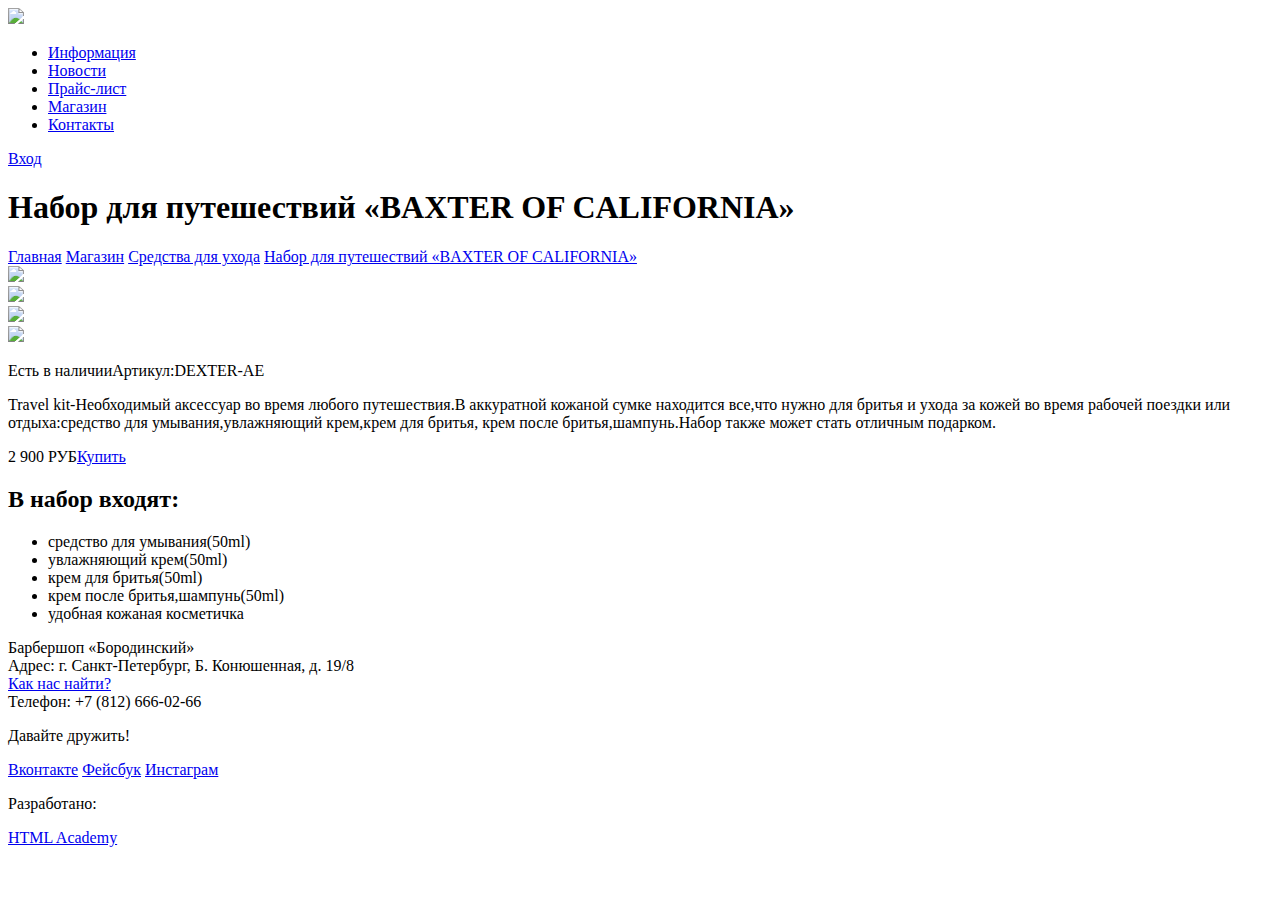
==== catalog-item.html @ 385efe7f "catalog-item.html" ====
<!DOCTYPE html>
<html lang="ru">
  <head>
    <meta charset="utf-8">
    <title>Барбершоп «Бородинский»</title>
  </head>
  <body>
    <header class="main-header">
      <div class="container">
	    <div class="logo">
		  <img src="<img src="http://placehold.it/150x100">
		</div>
        <nav class="main-navigation">
          <ul>
            <li>
              <a href="#">Информация</a>
            </li>
            <li>
              <a href="#">Новости</a>
            </li>
            <li>
              <a href="#">Прайс-лист</a>
            </li>
            <li>
              <a href="#">Магазин</a>
            </li>
            <li>
              <a href="#">Контакты</a>
            </li>
          </ul>
        </nav>
        <div class="user-block">
          <a class="login" href="#">Вход</a>
        </div>
      </div>
    </header>
	<main class="container">
	  <h1>Набор для путешествий «BAXTER OF CALIFORNIA»</h1>
	  <div class="breadcrumbs">
	    <a href="#">Главная</a>
		<a href="#">Магазин</a>
		<a href="#">Средства для ухода</a>
		<a class="active" href="#">Набор для путешествий «BAXTER OF CALIFORNIA»</a>
	  </div>
      <section class="features">
	    <div class="gallery">
		  <div class="big-image">
		    <img src="http://placehold.it/150x100">
		  </div>
          <div class="small-image">
            <img src="http://placehold.it/150x100">
          </div>
          <div class="small-image">
            <img src="http://placehold.it/150x100">
          </div>
          <div class="small-image">
            <img src="http://placehold.it/150x100">
          </div>
        </div>
      </section>
      <section class="features">
	    <div class="description">
		  <p>Есть в наличии<span class="product-code">Артикул:DEXTER-AE</span></p>
		  <p>Travel kit-Необходимый аксессуар во время любого путешествия.В аккуратной кожаной сумке находится все,что нужно 
		  для бритья и ухода за кожей во время рабочей поездки или отдыха:средство для умывания,увлажняющий крем,крем для бритья, 
		  крем после бритья,шампунь.Набор также может стать отличным подарком.</p>
		  <p class="price">2 900 РУБ<a class="btn-buy" href="#">Купить</a></p>
		</div>
		<h2>В набор входят:</h2>
		  <ul>
		    <li>средство для умывания(50ml)</li>
			<li>увлажняющий крем(50ml)</li>
			<li>крем для бритья(50ml)</li>
			<li>крем после бритья,шампунь(50ml)</li>
			<li>удобная кожаная косметичка</li>
	      </ul>	
	  </section>	  
    </main>		  
    <footer class="main-footer">
      <div class="container">
        <section class="footer-contacts">
          Барбершоп «Бородинский»<br>
          Адрес: г. Санкт-Петербург, Б. Конюшенная, д. 19/8<br>
          <a href="#">Как нас найти?</a><br>
          Телефон: +7 (812) 666-02-66
        </section>
        <section class="footer-social">
          <p>Давайте дружить!</p>
          <a class="social-btn social-btn-vk" href="#">Вконтакте</a>
          <a class="social-btn social-btn-fb" href="#">Фейсбук</a>
          <a class="social-btn social-btn-inst" href="#">Инстаграм</a>
        </section>
        <section class="footer-copyright">
          <p>Разработано:</p>
          <a class="btn" href="https://htmlacademy.ru">HTML Academy</a>
        </section>
      </div>
    </footer>	  
  </body>
</html>
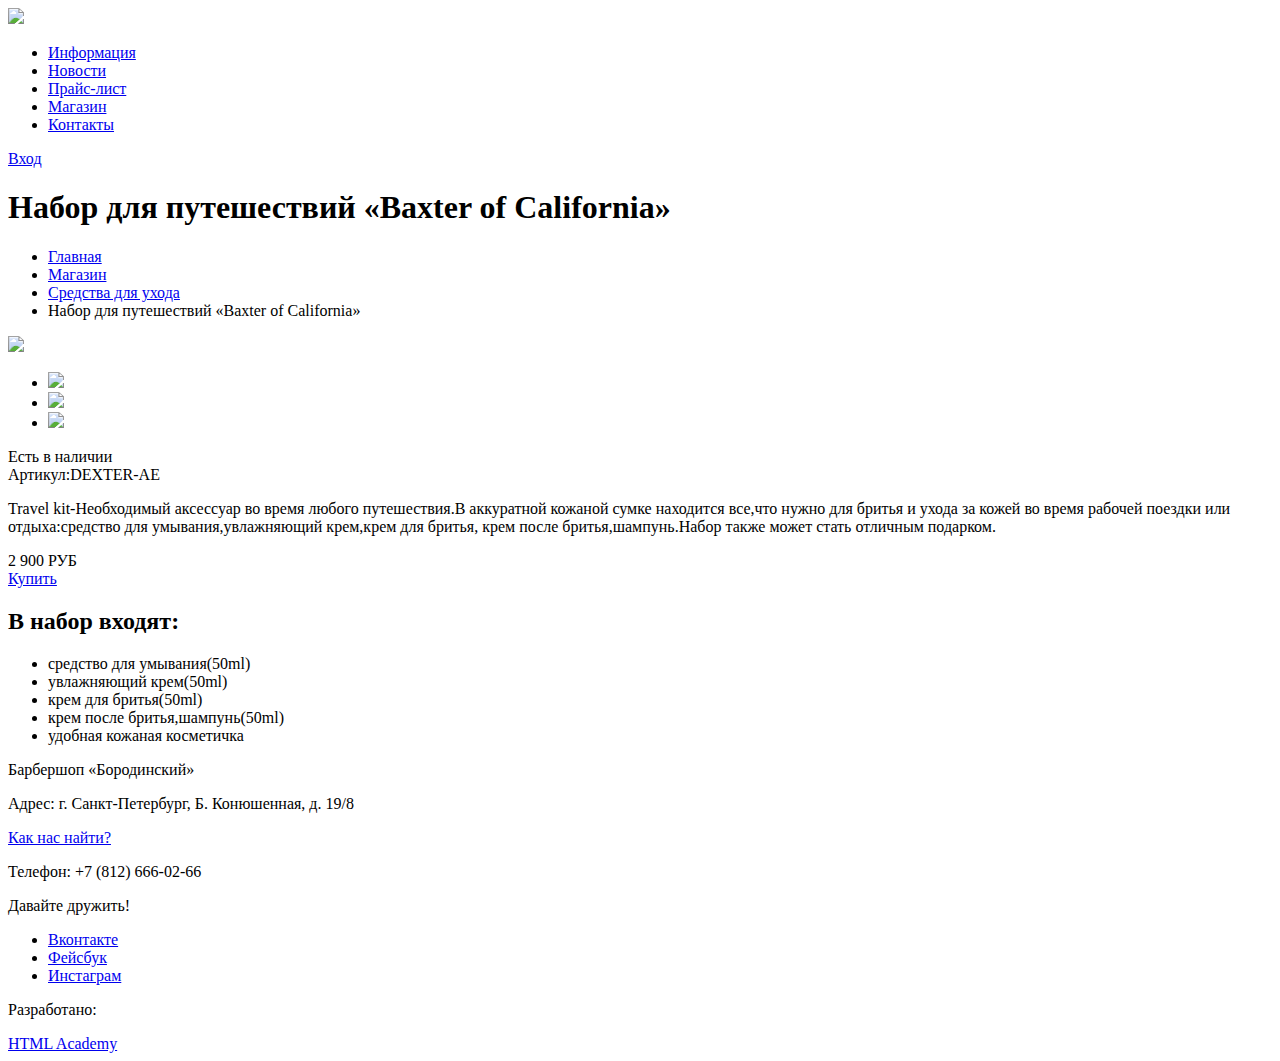
==== commit f83552c7: "update2" ====
--- a/catalog-item.html
+++ b/catalog-item.html
@@ -7,9 +7,9 @@
   <body>
     <header class="main-header">
       <div class="container">
-	    <div class="logo">
-		  <img src="<img src="http://placehold.it/150x100">
-		</div>
+	    <a class="logo" href="#">
+		  <img src="http://placehold.it/150x100">
+		</a>
         <nav class="main-navigation">
           <ul>
             <li>
@@ -35,60 +35,100 @@
       </div>
     </header>
 	<main class="container">
-	  <h1>Набор для путешествий «BAXTER OF CALIFORNIA»</h1>
-	  <div class="breadcrumbs">
-	    <a href="#">Главная</a>
-		<a href="#">Магазин</a>
-		<a href="#">Средства для ухода</a>
-		<a class="active" href="#">Набор для путешествий «BAXTER OF CALIFORNIA»</a>
-	  </div>
-      <section class="features">
+	  <h1>Набор для путешествий «Baxter of California»</h1>
+	  <ul class="breadcrumbs">
+	    <li>
+		  <a href="#">Главная</a>
+		</li>
+		<li>
+		  <a href="#">Магазин</a>
+		</li>
+		<li>
+		  <a href="#">Средства для ухода</a>
+		</li>
+		<li class="active">Набор для путешествий «Baxter of California»</li>
+	  </ul>
+      <section class="features-left">
 	    <div class="gallery">
 		  <div class="big-image">
 		    <img src="http://placehold.it/150x100">
 		  </div>
-          <div class="small-image">
-            <img src="http://placehold.it/150x100">
-          </div>
-          <div class="small-image">
-            <img src="http://placehold.it/150x100">
-          </div>
-          <div class="small-image">
-            <img src="http://placehold.it/150x100">
-          </div>
+		  <ul>
+            <li>
+			  <a class="small-image" href="#">
+                <img src="http://placehold.it/150x100">
+              </a>
+			</li>
+            <li>
+			  <a class="small-image">
+                <img src="http://placehold.it/150x100">
+              </a>
+			</li>
+            <li>
+			  <a class="small-image">
+                <img src="http://placehold.it/150x100">
+              </a>
+			</li>
+		  </ul>	
         </div>
       </section>
-      <section class="features">
+      <section class="features-right">
 	    <div class="description">
-		  <p>Есть в наличии<span class="product-code">Артикул:DEXTER-AE</span></p>
+		  <div class="product-details">
+		    <div class="availability">Есть в наличии</div>
+			<div class="product-code">Артикул:DEXTER-AE</div>
+		  </div>	
 		  <p>Travel kit-Необходимый аксессуар во время любого путешествия.В аккуратной кожаной сумке находится все,что нужно 
 		  для бритья и ухода за кожей во время рабочей поездки или отдыха:средство для умывания,увлажняющий крем,крем для бритья, 
 		  крем после бритья,шампунь.Набор также может стать отличным подарком.</p>
-		  <p class="price">2 900 РУБ<a class="btn-buy" href="#">Купить</a></p>
+		  <div class="product-buy">
+		    <div class="product-price">2 900 РУБ</div>
+			<a class="btn-buy" href="#">Купить</a>
+		  </div>
 		</div>
 		<h2>В набор входят:</h2>
 		  <ul>
-		    <li>средство для умывания(50ml)</li>
-			<li>увлажняющий крем(50ml)</li>
-			<li>крем для бритья(50ml)</li>
-			<li>крем после бритья,шампунь(50ml)</li>
-			<li>удобная кожаная косметичка</li>
+		    <li>
+			  средство для умывания(50ml)
+		    </li>
+			<li>
+			  увлажняющий крем(50ml)
+			</li>
+			<li>
+			  крем для бритья(50ml)
+			</li>
+			<li>
+			  крем после бритья,шампунь(50ml)
+			</li>
+			<li>
+			  удобная кожаная косметичка
+			</li>
 	      </ul>	
 	  </section>	  
     </main>		  
     <footer class="main-footer">
       <div class="container">
         <section class="footer-contacts">
-          Барбершоп «Бородинский»<br>
-          Адрес: г. Санкт-Петербург, Б. Конюшенная, д. 19/8<br>
-          <a href="#">Как нас найти?</a><br>
-          Телефон: +7 (812) 666-02-66
+          <p>Барбершоп «Бородинский»</p>
+          <p>Адрес: г. Санкт-Петербург, Б. Конюшенная, д. 19/8</p>
+          <p>
+		    <a href="#">Как нас найти?</a>
+		  </p>
+          <p>Телефон: +7 (812) 666-02-66</p>
         </section>
         <section class="footer-social">
           <p>Давайте дружить!</p>
-          <a class="social-btn social-btn-vk" href="#">Вконтакте</a>
-          <a class="social-btn social-btn-fb" href="#">Фейсбук</a>
-          <a class="social-btn social-btn-inst" href="#">Инстаграм</a>
+          <ul>
+		    <li>
+			  <a class="social-btn social-btn-vk" href="#">Вконтакте</a>
+			</li>
+            <li>
+			  <a class="social-btn social-btn-fb" href="#">Фейсбук</a>
+			</li>
+            <li>
+			  <a class="social-btn social-btn-inst" href="#">Инстаграм</a>
+			</li>
+	      </ul>
         </section>
         <section class="footer-copyright">
           <p>Разработано:</p>
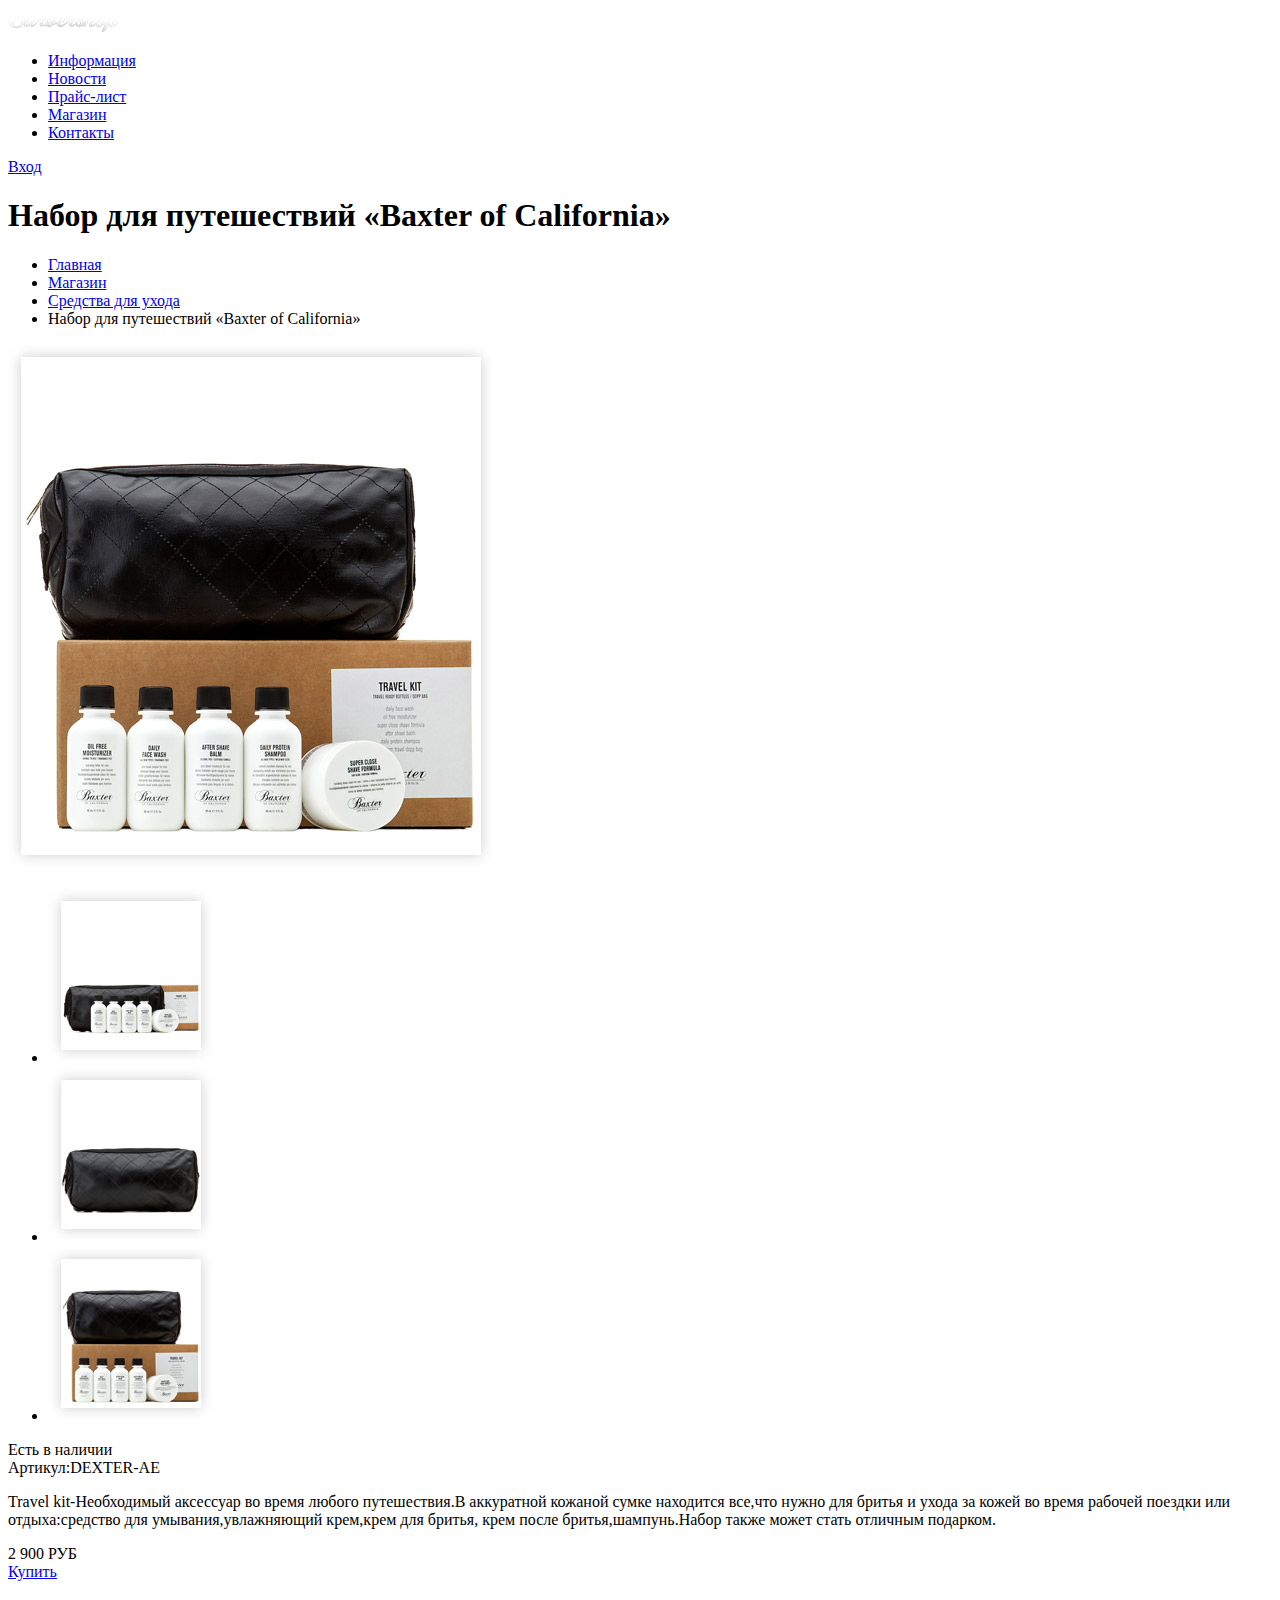
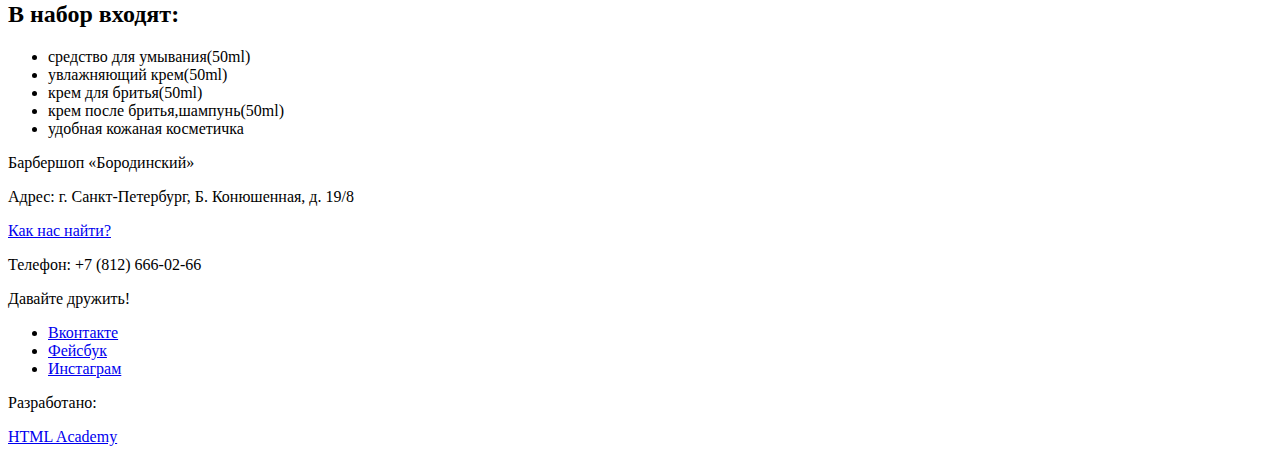
==== commit 231b303c: "update4" ====
--- a/catalog-item.html
+++ b/catalog-item.html
@@ -8,7 +8,7 @@
     <header class="main-header">
       <div class="container">
 	    <a class="logo" href="#">
-		  <img src="http://placehold.it/150x100">
+		  <img src="img/shop-logo.png" width="111" height="24" alt="logo">
 		</a>
         <nav class="main-navigation">
           <ul>
@@ -51,22 +51,22 @@
       <section class="features-left">
 	    <div class="gallery">
 		  <div class="big-image">
-		    <img src="http://placehold.it/150x100">
+		    <img src="img/item-bigphoto.jpg" width="486" height="524" alt="big photo">
 		  </div>
 		  <ul>
             <li>
 			  <a class="small-image" href="#">
-                <img src="http://placehold.it/150x100">
+                <img src="img/item-smallphoto1.jpg" width="166" height="175" alt="small photo">
               </a>
 			</li>
             <li>
 			  <a class="small-image">
-                <img src="http://placehold.it/150x100">
+                <img src="img/item-smallphoto2.jpg" width="166" height="175" alt="small photo">
               </a>
 			</li>
             <li>
 			  <a class="small-image">
-                <img src="http://placehold.it/150x100">
+                <img src="img/item-smallphoto3.jpg" width="166" height="175" alt="small photo">
               </a>
 			</li>
 		  </ul>	
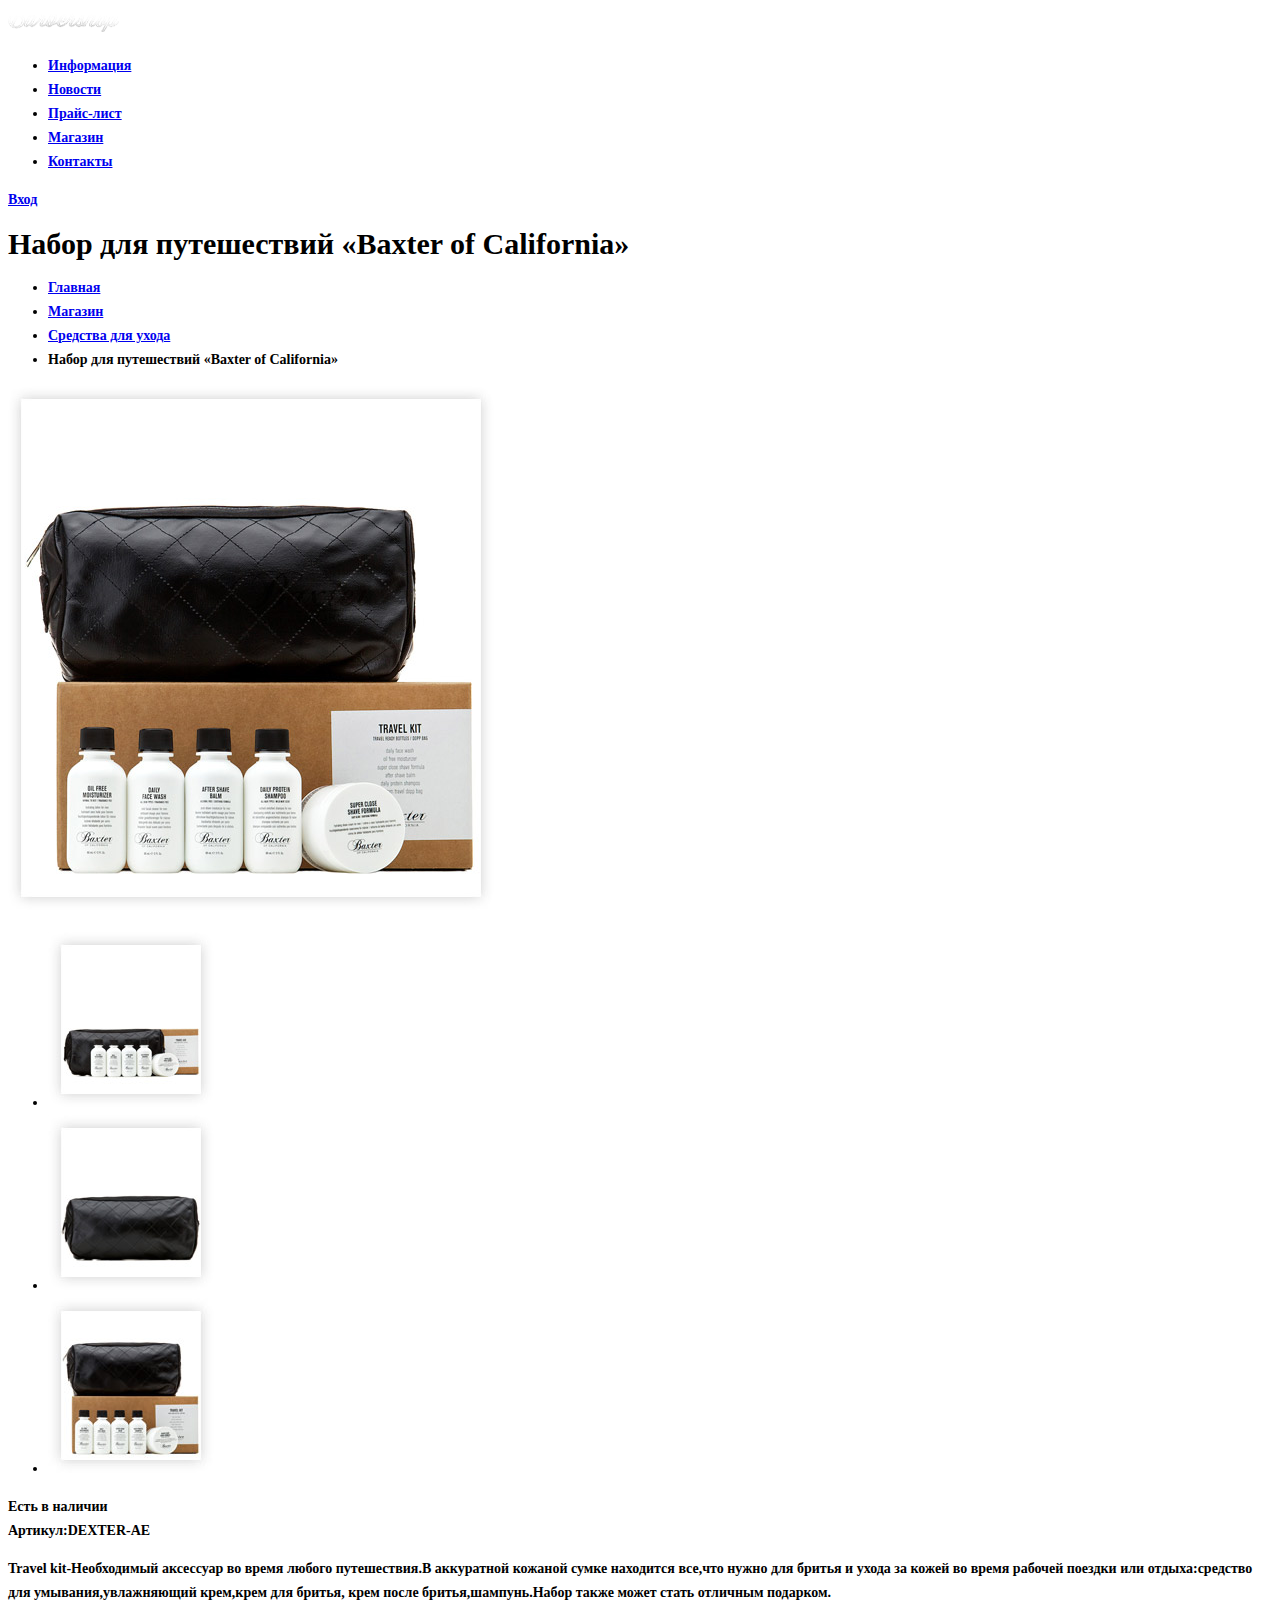
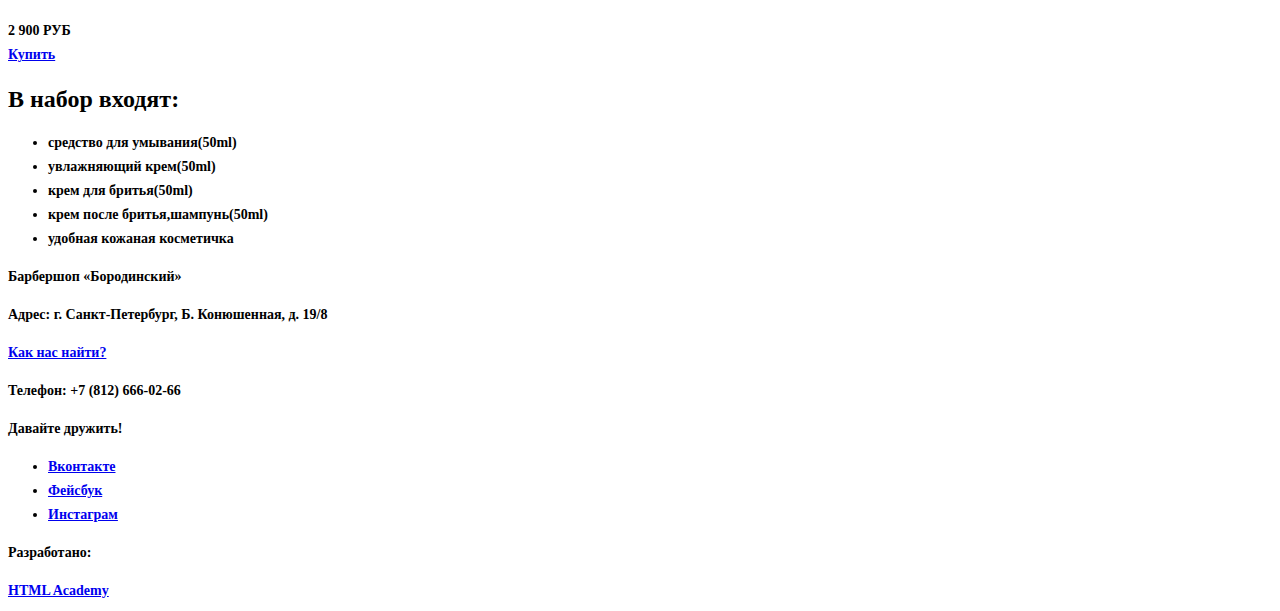
==== commit d3d13adc: "update5" ====
--- a/catalog-item.html
+++ b/catalog-item.html
@@ -3,6 +3,7 @@
   <head>
     <meta charset="utf-8">
     <title>Барбершоп «Бородинский»</title>
+	<link href="css/style.css" rel="stylesheet">
   </head>
   <body>
     <header class="main-header">
--- a/css/style.css
+++ b/css/style.css
@@ -0,0 +1,25 @@
+body {
+	font-size:14px;
+	line-height:24px;
+	color:#000000;
+	font-weight:bold;
+	font-family:"PT Sans Narrow";
+	
+}
+
+h1 {
+	font-size:30px;
+	
+	
+}
+
+h2 {
+	font-size:24px;
+	
+	
+}
+
+
+
+
+
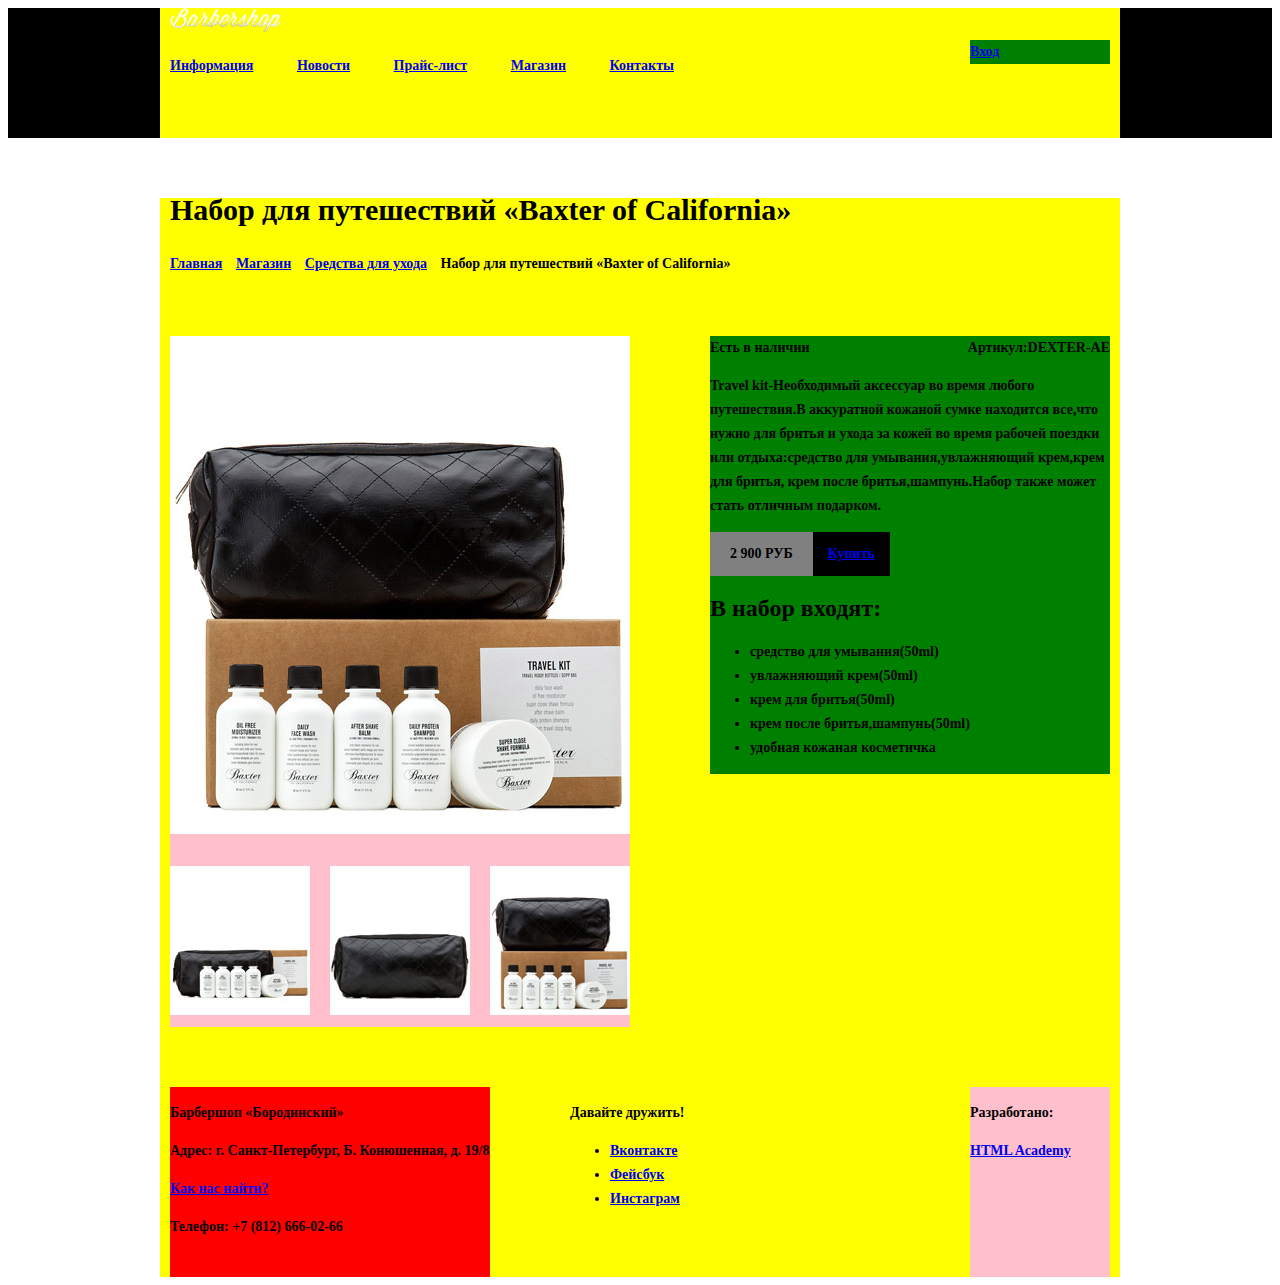
==== commit eb835a26: "update7" ====
--- a/catalog-item.html
+++ b/catalog-item.html
@@ -7,7 +7,7 @@
   </head>
   <body>
     <header class="main-header">
-      <div class="container">
+      <div class="container clearfix">
 	    <a class="logo" href="#">
 		  <img src="img/shop-logo.png" width="111" height="24" alt="logo">
 		</a>
@@ -35,7 +35,7 @@
         </div>
       </div>
     </header>
-	<main class="container">
+	<main class="container clearfix">
 	  <h1>Набор для путешествий «Baxter of California»</h1>
 	  <ul class="breadcrumbs">
 	    <li>
@@ -49,45 +49,44 @@
 		</li>
 		<li class="active">Набор для путешествий «Baxter of California»</li>
 	  </ul>
-      <section class="features-left">
+      <section class="side-left">
 	    <div class="gallery">
 		  <div class="big-image">
-		    <img src="img/item-bigphoto.jpg" width="486" height="524" alt="big photo">
+		    <img src="img/item-bigphoto.jpg" width="460" height="498" alt="big photo">
 		  </div>
 		  <ul>
             <li>
 			  <a class="small-image" href="#">
-                <img src="img/item-smallphoto1.jpg" width="166" height="175" alt="small photo">
+                <img src="img/item-smallphoto1.jpg" width="140" height="149" alt="small photo">
               </a>
 			</li>
             <li>
 			  <a class="small-image">
-                <img src="img/item-smallphoto2.jpg" width="166" height="175" alt="small photo">
+                <img src="img/item-smallphoto2.jpg" width="140" height="149" alt="small photo">
               </a>
 			</li>
             <li>
 			  <a class="small-image">
-                <img src="img/item-smallphoto3.jpg" width="166" height="175" alt="small photo">
+                <img src="img/item-smallphoto3.jpg" width="140" height="149" alt="small photo">
               </a>
 			</li>
 		  </ul>	
         </div>
       </section>
-      <section class="features-right">
+      <section class="side-right">
 	    <div class="description">
-		  <div class="product-details">
+		  <div class="product-details clearfix">
 		    <div class="availability">Есть в наличии</div>
 			<div class="product-code">Артикул:DEXTER-AE</div>
 		  </div>	
 		  <p>Travel kit-Необходимый аксессуар во время любого путешествия.В аккуратной кожаной сумке находится все,что нужно 
 		  для бритья и ухода за кожей во время рабочей поездки или отдыха:средство для умывания,увлажняющий крем,крем для бритья, 
 		  крем после бритья,шампунь.Набор также может стать отличным подарком.</p>
-		  <div class="product-buy">
+		  <div class="product-buy clearfix">
 		    <div class="product-price">2 900 РУБ</div>
 			<a class="btn-buy" href="#">Купить</a>
 		  </div>
-		</div>
-		<h2>В набор входят:</h2>
+		  <h2>В набор входят:</h2>
 		  <ul>
 		    <li>
 			  средство для умывания(50ml)
@@ -104,11 +103,12 @@
 			<li>
 			  удобная кожаная косметичка
 			</li>
-	      </ul>	
+	      </ul>
+        </div>		  
 	  </section>	  
     </main>		  
     <footer class="main-footer">
-      <div class="container">
+      <div class="container clearfix">
         <section class="footer-contacts">
           <p>Барбершоп «Бородинский»</p>
           <p>Адрес: г. Санкт-Петербург, Б. Конюшенная, д. 19/8</p>
--- a/css/style.css
+++ b/css/style.css
@@ -4,22 +4,214 @@
 	color:#000000;
 	font-weight:bold;
 	font-family:"PT Sans Narrow";
-	
-}
-
+}
+.main-header {
+	background-color:black;
+	margin-bottom:60px;
+}
+.container {
+	background-color:yellow;
+	width:940px;
+	padding:0 10px;
+	margin:0 auto;
+}
+.clearfix::after {
+	content:"";
+	display:table;
+	clear:both;
+}
+.index-logo {
+	width:368px;
+	height:204px;
+	margin:auto;
+	margin-bottom:25px;
+}
+.features {
+	font-size:0;
+	margin-bottom:80px;
+	background-color:blue;
+}
+.features-item {
+	display:inline-block;
+	width:300px;
+	min-height:170px;
+	margin-right:20px;
+	font-size:14px;
+}
+.features div:last-child {
+	margin-right:0;
+}
+.index-content {
+	padding:50px 80px;
+	margin-bottom:65px;
+}
+.index-content-left {
+  float:left;
+  width:380px;
+  background-color:green;
+}
+.index-content-right {
+  float:right;
+  width:300px;
+  background-color:blue;
+  
+}
+section .index-content:first-child {
+	background-color:red;
+	margin-bottom:35px;
+}
+}
+.logo {
+	display:block;
+	float:left;
+	width:140px;
+	margin-right:20px;
+	background-color:pink;
+}
+.main-navigation ul {
+	float:left;
+	list-style:none;
+	padding:0;
+}
+.main-navigation li {
+	display:inline-block;
+    margin-right:40px;
+	min-height:70px;
+}
+.user-block {
+	float:right;
+	min-width:140px;
+	background-color:green;
+}
 h1 {
 	font-size:30px;
+}
+.breadcrumbs {
+	padding:0;
+	list-style:none;
+	margin-top:30px;
+	margin-bottom:60px;
+}
+.breadcrumbs li {
+	display:inline-block;
+	margin-right:10px;
+}
+.features-left {
+	float:left;
+	width:200px;
+	margin-right:20px;
+	background-color:pink;
+}
+.features-right {
+	float:right;
+	width:700px;
+	font-size:0;
+	background-color:green;
+}
+h2 {
+	font-size:24px;	
+}
+.products {
+	display:inline-block;
+	width:220px;
+	height:286px;
+	margin-right:20px;
+	margin-bottom:20px;
+	font-size:14px;
+	vertical-align:top;
+	background-color:grey;
+}
+.products:nth-child(3n){
+	margin-right:0;
+}
+.pages {
+	margin-top:45px;
+	margin-bottom:50px;
+	padding:0;
+	list-style:none;
+}
+.pages li {
+	display:inline-block;
+	margin-right:10px;
+	padding:10px 15px;
+	background-color:black;
+}
+.pages li a {
+	font-size:14px;
+	color:white;
+}
+.side-left {
+	float:left;
+	width:460px;
+	margin-right:80px;
+	margin-bottom:60px;
+	font-size:0;
+	background-color:pink;
+}
+.big-image {
+	margin-bottom:20px;
+}
+.side-left ul {
+	padding:0;
+	margin:0;
+	list-style:none;
+}
+.side-left li {
+	display:inline-block;
+	width:140px;
+	margin-right:20px;
+}
+.side-left li:last-child {
+	margin-right:0;
+}
+.side-right {
+	float:right;
+	width:400px;
+	background-color:green;
+}
+.availability {
+	float:left;
+}
+.product-code {
+	float:right;
+}
+.product-price {
+	float:left;
+	padding:10px 20px;
+	background-color:grey;
+}
+.btn-buy {
+	display:block;
+	float:left;
+	padding:10px 15px;
+	background-color:#000000;
+}
+.btn-buy a {
+	color:#ffffff;
+}
+footer section {
+	height:190px;
+	background-color:blue;
+}
+.footer-contacts {
+	float:left;
+	width:320px;
+	margin-right:80px;
+	background-color:red;
+}
+.footer-social {
+	float:left;
+	width:140px;
+	background-color:yellow;
+}
+.footer-copyright {
+	float:right;
+	width:140px;
+	background-color:pink;
+}
 	
-	
-}
-
-h2 {
-	font-size:24px;
-	
-	
-}
-
-
-
-
-
+
+
+
+
+
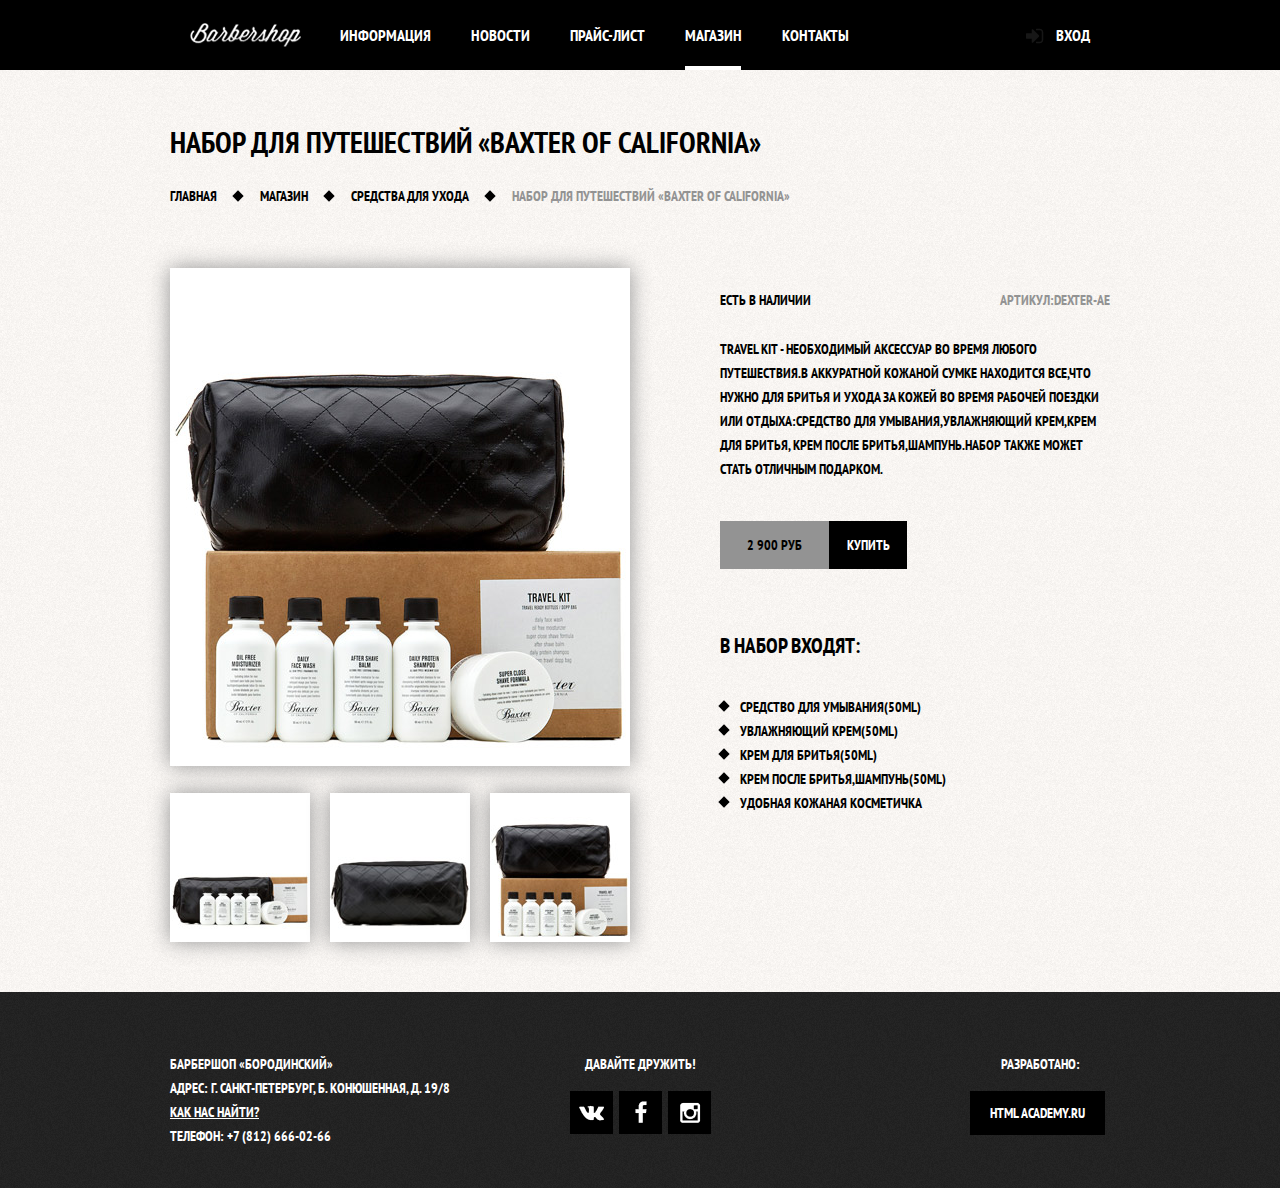
==== commit 6f739d4b: "update 12/02" ====
--- a/catalog-item.html
+++ b/catalog-item.html
@@ -3,7 +3,14 @@
   <head>
     <meta charset="utf-8">
     <title>Барбершоп «Бородинский»</title>
+	<link href="css/normalize.css" rel="stylesheet">
+	<link href='https://fonts.googleapis.com/css?family=PT+Sans+Narrow:400,700&subset=latin,cyrillic' rel='stylesheet' type='text/css'>
 	<link href="css/style.css" rel="stylesheet">
+	<style>
+	  body {
+	      background:#f8f5f2 url("../img/content-fon.png");
+	  }
+	</style>
   </head>
   <body>
     <header class="main-header">
@@ -23,7 +30,7 @@
               <a href="#">Прайс-лист</a>
             </li>
             <li>
-              <a href="#">Магазин</a>
+              <a class="active-page" href="#">Магазин</a>
             </li>
             <li>
               <a href="#">Контакты</a>
@@ -35,8 +42,9 @@
         </div>
       </div>
     </header>
-	<main class="container clearfix">
-	  <h1>Набор для путешествий «Baxter of California»</h1>
+	<main> 
+	  <div class="container clearfix">
+	  <h1 class="catalog-title">Набор для путешествий «Baxter of California»</h1>
 	  <ul class="breadcrumbs">
 	    <li>
 		  <a href="#">Главная</a>
@@ -49,37 +57,37 @@
 		</li>
 		<li class="active">Набор для путешествий «Baxter of California»</li>
 	  </ul>
-      <section class="side-left">
+      <section class="side-left clearfix">
 	    <div class="gallery">
 		  <div class="big-image">
 		    <img src="img/item-bigphoto.jpg" width="460" height="498" alt="big photo">
 		  </div>
-		  <ul>
+		  <ul class="clearfix">
             <li>
 			  <a class="small-image" href="#">
                 <img src="img/item-smallphoto1.jpg" width="140" height="149" alt="small photo">
               </a>
 			</li>
             <li>
-			  <a class="small-image">
+			  <a class="small-image" href="#">
                 <img src="img/item-smallphoto2.jpg" width="140" height="149" alt="small photo">
               </a>
 			</li>
             <li>
-			  <a class="small-image">
+			  <a class="small-image" href="#">
                 <img src="img/item-smallphoto3.jpg" width="140" height="149" alt="small photo">
               </a>
 			</li>
 		  </ul>	
         </div>
       </section>
-      <section class="side-right">
+      <section class="side-right clearfix">
 	    <div class="description">
 		  <div class="product-details clearfix">
 		    <div class="availability">Есть в наличии</div>
 			<div class="product-code">Артикул:DEXTER-AE</div>
 		  </div>	
-		  <p>Travel kit-Необходимый аксессуар во время любого путешествия.В аккуратной кожаной сумке находится все,что нужно 
+		  <p>Travel kit - Необходимый аксессуар во время любого путешествия.В аккуратной кожаной сумке находится все,что нужно 
 		  для бритья и ухода за кожей во время рабочей поездки или отдыха:средство для умывания,увлажняющий крем,крем для бритья, 
 		  крем после бритья,шампунь.Набор также может стать отличным подарком.</p>
 		  <div class="product-buy clearfix">
@@ -105,7 +113,8 @@
 			</li>
 	      </ul>
         </div>		  
-	  </section>	  
+	  </section>
+      </div>	  
     </main>		  
     <footer class="main-footer">
       <div class="container clearfix">
@@ -133,7 +142,7 @@
         </section>
         <section class="footer-copyright">
           <p>Разработано:</p>
-          <a class="btn" href="https://htmlacademy.ru">HTML Academy</a>
+          <a class="btn" href="https://htmlacademy.ru">HTML Academy.ru</a>
         </section>
       </div>
     </footer>	  
--- a/css/style.css
+++ b/css/style.css
@@ -1,16 +1,19 @@
 body {
+	min-width:960px;
 	font-size:14px;
 	line-height:24px;
-	color:#000000;
-	font-weight:bold;
-	font-family:"PT Sans Narrow";
+	font-weight:700;
+	font-family:"PT Sans Narrow","Arial",sans-serif;
+	color:#ffffff;
+	text-transform:uppercase;
+	background:#000000 url("../img/index-fon.jpg") no-repeat center top; 
 }
 .main-header {
-	background-color:black;
+	color:#ffffff;
+	background-color:#000000;
 	margin-bottom:60px;
 }
 .container {
-	background-color:yellow;
 	width:940px;
 	padding:0 10px;
 	margin:0 auto;
@@ -19,6 +22,69 @@
 	content:"";
 	display:table;
 	clear:both;
+}
+.main-navigation ul {
+	float:left;
+	list-style:none;
+	padding:0;
+	margin:0;
+	font-size:0;
+}
+.main-navigation li {
+	display:inline-block;
+	vertical-align:top;
+	font-size:16px;
+	line-height:20px;
+}
+.main-navigation a {
+	position:relative;
+	display:block;
+	padding:25px 20px;
+	color:#ffffff;
+	text-decoration:none;
+}
+.main-navigation a:hover,.main-navigation a:active  {
+	background:#242424;
+}
+.active-page::after {
+	content:"";
+	position:absolute;
+	bottom:0;
+	left:20px;
+	height:4px;
+	width:56px;
+	background-color:#ffffff;	
+}
+.user-block {
+	float:right;
+	max-width:140px;
+}
+.login {
+    position:relative;
+	display:inline-block;
+	padding:25px 20px;
+	padding-left:50px;
+	font-size:16px;
+	line-height:20px;
+	color:#ffffff;
+	text-decoration:none;
+	vertical-align:top;
+}
+.login::before {
+	content:"";
+	position:absolute;
+	width:18px;
+	height:18px;
+	top:28px;
+	left:20px;
+	background:transparent url("../img/sprite.png") no-repeat -15px -15px;
+	opacity:0.3;
+}
+.login:hover {
+	background:#242424;
+}
+.login:hover::before {
+	opacity:1;
 }
 .index-logo {
 	width:368px;
@@ -26,188 +92,553 @@
 	margin:auto;
 	margin-bottom:25px;
 }
+.index-logo img {
+	width:368px;
+	height:204px;
+}
 .features {
-	font-size:0;
 	margin-bottom:80px;
-	background-color:blue;
 }
 .features-item {
-	display:inline-block;
+	float:left;
 	width:300px;
-	min-height:170px;
 	margin-right:20px;
-	font-size:14px;
-}
-.features div:last-child {
+	text-align:center;
+}
+.features-item:last-child {
 	margin-right:0;
+}
+.features-name {
+	display:block;
+	position:relative;
+	font-size:30px;
+	line-height:42px;
+	padding-bottom:35px;
+	margin-bottom:30px;
+}
+.features-name::after {
+	content:"";
+	position:absolute;
+	bottom:0;
+	left:50%;
+	margin-left:-10px;
+	width:20px;
+	height:20px;
+	background-color:#ffffff;
+	transform:rotate(45deg);
+}
+.features-item p {
+	margin:10px;
+	margin-bottom:0;
 }
 .index-content {
 	padding:50px 80px;
+	margin-bottom:35px;
+	color:#000000;
+	background:url("../img/razdelitel.jpg") no-repeat center,
+	#f8f5f2 url("../img/content-fon.png");
+}	
+.index-content-left {
+    float:left;
+    width:380px;
+}
+.index-content-right {
+    float:right;
+    width:300px;
+}
+.index-content-title {
+	margin:0;
+	margin-bottom:25px;
+	font-size:30px;
+	line-height:42px;
+}
+.index-content p {
+    margin:0;
+    margin-bottom:25px;
+}
+.news-preview {
+    margin:0;
+    padding:0;
+    padding-right:35px;
+    list-style:none;
+}
+.news-preview li {
+    margin-bottom:25px;
+}
+.news-preview p {
+    margin-bottom:0;
+}
+.news-preview time {
+    text-transform: none;
+}
+.btn {
+	display: inline-block;
+    padding: 10px 33px;
+	margin-right: 16px;
+	vertical-align:top;
+    text-align:center;
+    font-weight:700;
+    font-size:14px;
+    line-height:24px;
+    font-family:"PT Sans Narrow", "Arial", sans-serif;
+    color:#ffffff;
+    text-transform:uppercase;
+    text-decoration:none;
+    background-color:#000000;
+    cursor:pointer;
+}
+.btn:hover,.btn:active {
+    background-color: #663d15;
+}
+.btn.disabled,.btn:disabled {
+    cursor:default;
+    opacity:0.5;
+}
+.btn.disabled:hover,.btn:disabled:hover {
+    background-color:#000000;
+}
+.gallery {
+    position:relative;
+    height:260px;
+}
+.gallery-content img {
+  width:286px;
+  height:164px;
+}
+.gallery-content {
+    height:164px;
+    margin:0;
+    background-color:#cccccc;
+    border:7px solid #ffffff;
+}
+.gallery-content img {
+    width:286px;
+    height:164px;
+}
+.gallery .btn {
+    position:absolute;
+    bottom:0;
+    width:140px;
+    margin:0;
+}
+.gallery-prev {
+    left:0;
+}
+.gallery-next {
+    right:0;
+}
+.appointment-form  input {
+	float:left;
+	width:106px;
+	padding:7px 15px;
+	margin-right:20px;
+	margin-bottom:20px;
+	border:2px solid #000000;
+    font-size:14px;
+    line-height:24px;
+    font-family:"PT Sans Narrow", "Arial", sans-serif;
+    color:#000000;
+    text-transform:uppercase;
+    background-color:#f9f6f3;	
+}
+.appointment-form  input:nth-child(2n) {
+	margin-right:0;
+}
+.appointment-form input:focus {
+    border:2px solid #663d15;
+}
+.appointment-form .btn {
+  clear:both;
+  width:100%;
+}   
+.logo {
+	display:block;
+	float:left;
+	width:120px;
+	padding-left:20px;
+	padding-top:23px;
+	margin-right:10px;
+}
+.logo img {
+	width:111px;
+	height:24px;
+}
+.catalog-title {
+	margin:0;
+	font-size:30px;
+	color:#000000;
+}
+.description-title {
+	margin:0;
+	margin-bottom:35px;
+	font-size:24px;
+    color:#000000;	
+}
+.breadcrumbs {
+	margin:0;
+	margin-top:30px;
+	margin-bottom:60px;
+	padding:0;
+	list-style:none;	
+}
+.breadcrumbs li {
+	display:inline-block;
+	vertical-align:top;
+	font-size:14px;
+}
+.breadcrumbs a {
+	position:relative;
+	display:block;
+	padding-right:40px;
+	color:#000000;
+	text-decoration:none;
+}
+.breadcrumbs a::after {
+	content:"";
+	position:absolute;
+	width:8px;
+	height:8px;
+	top:8px;
+	right:15px;
+	background-color:#000000;
+	transform:rotate(45deg);
+}
+.breadcrumbs .active {
+	color:#939393;
+}
+.features-left {
+	float:left;
+	width:217px;
+	margin-right:20px;
+}
+input[type="checkbox"] {
+	display:none;
+}
+.producers {
+	margin-bottom:55px;
+}
+input[type="checkbox"]+label {
+	position:relative;
+	display:block;
+	padding-left:45px;
+	margin:10px 0;
+	color:#000000;
+	cursor:pointer;
+}
+input[type="checkbox"]+label::before {
+	content:"";
+	position:absolute;
+	left:0;
+	top:2px;
+	width:16px;
+	height:16px;
+	border:2px solid #000000;
+	background-color:#f9f6f3;
+}
+input[type="checkbox"]:checked+label::after {
+	content:"";
+	position:absolute;
+	width: 12px;
+    height: 12px;
+	left:4px;
+	top:6px;
+	background:url("../img/sprite.png") no-repeat;
+    background-position: -211px -15px;
+}
+input[type="radio"] {
+	display:none;
+}	
+input[type="radio"]+label {
+	position:relative;
+	display:block;
+	margin:10px 0;
+	padding-left:45px;
+	color:#000000;
+	cursor:pointer;  
+}
+input[type="radio"]+label::before {
+	content:"";
+	position:absolute;
+	left:0;
+	top:2px;
+	width:16px;
+	height:16px;
+	border:2px solid #000000;
+	border-radius:50%;
+	background-color:#f9f6f3;
+}
+input[type="radio"]:checked+label::after {
+	content:"";
+	position:absolute;
+	left:6px;
+	top:8px;
+	width:8px;
+	height:8px;
+	border-radius:50%;
+	background-color:#000000;
+}
+.btn-show {
+	margin-top:45px;
+	padding:10px 33px;
+	text-align:center;
+	font-size:13px;
+	line-height:23px;
+	font-weight:700;
+	font-family:"PT Sans Narrow", "Arial", sans-serif;
+	color:#ffffff;
+	text-transform:uppercase;
+	background-color:#000000;
+	cursor:pointer;
+}
+.btn-show:hover,.btn-show:active {
+	background-color: #663d15;
+}
+.features-right {
+	float:right;
+	width:703px;
+}
+.products {
+	float:left;
+	width:221px;
+	height:287px;
+	margin-right:20px;
+	margin-bottom:20px;
+	background-color:#ffffff;
+	box-shadow:0 0 20px 0 #939393;
+}
+.products:nth-child(3n){
+	margin-right:0;
+}
+.product-image img {
+	width:220px;
+	height:165px;
+}
+.product-name a {
+	display:block;
+	margin-top:-5px;
+    padding:12px 17px;
+	font-size:14px;
+	line-height:18px;
+	font-weight:700;
+	font-family:"PT Sans Narrow", "Arial", sans-serif;
+	text-decoration:none;
+	text-transform:none;
+	color:#000000;
+	background-color:#ffffff;
+}
+.product-buy {
+	margin:0 17px;
+	margin-bottom:15px;
+}
+.product-price {
+	float:left;
+	width:109px;
+	padding:12px 0;
+	font-size:14px;
+	color:#000000;
+	text-align:center;
+	background-color:#939393;
+}
+.btn-buy {
+	display:block;
+	float:left;
+	width:78px;
+	padding:12px 0;
+	font-size:14px;
+	color:#ffffff;
+	text-decoration:none;
+	text-align:center;
+	background-color:#000000;
+}
+.btn-buy:hover,.btn-buy:active {
+	background-color: #663d15;
+}
+.pages {
+	clear:both;
+	margin:0;
+	padding:0;
+	padding-top:25px;
+	list-style:none;
+	font-size:0;
+}
+.pages li {
+	display:inline-block;
+	margin-right:7px;
+	vertical-align:top;
+}	
+.pages a {
+	display:block;
+	width:19px;
+	height:19px;
+	padding:12px;
+	font-size:14px;
+	font-weight:700;
+	text-decoration:none;
+	text-align:center;
+	color:#ffffff;
+	background-color:#000000;
+	cursor:pointer;
+}
+.pages .active {
+	background-color:#ffffff;
+	color:#000000;
+}
+.pages a:hover {
+	background-color:#663d15;
+}
+.side-left {
+	float:left;
+	width:460px;
+	margin-right:90px;
+}
+.big-image {
+	margin-bottom:20px;
+}
+.big-image img {
+	width:460px;
+	height:498px;
+}
+.gallery img {
+	box-shadow:0 0 20px 0 #939393;
+}
+.side-left ul {
+	padding:0;
+	margin:0;
+	list-style:none;
+}
+.side-left li {
+	float:left;
+	margin-right:20px;
+	vertical-align:top;
+}
+.side-left li:last-child {
+	margin-right:0;
+}
+.side-left a {
+	display:block;
+	width:140px;
+	height:149px;
+}
+.side-right {
+	float:right;
+	width:390px;
+	padding-top:20px;
+	color:#000000;
+}
+.product-details {
+	margin-bottom:25px;
+}
+.availability {
+	float:left;
+}
+.product-code {
+	float:right;
+	color:#939393;
+}
+.description .product-buy {
+	margin:0;
+	margin-top:40px;
 	margin-bottom:65px;
 }
-.index-content-left {
-  float:left;
-  width:380px;
-  background-color:green;
-}
-.index-content-right {
-  float:right;
-  width:300px;
-  background-color:blue;
-  
-}
-section .index-content:first-child {
-	background-color:red;
-	margin-bottom:35px;
-}
-}
-.logo {
-	display:block;
-	float:left;
-	width:140px;
-	margin-right:20px;
-	background-color:pink;
-}
-.main-navigation ul {
-	float:left;
+.description ul {
+	margin:0;
+	padding:0;
+	padding-top:20px;
 	list-style:none;
-	padding:0;
-}
-.main-navigation li {
-	display:inline-block;
-    margin-right:40px;
-	min-height:70px;
-}
-.user-block {
-	float:right;
-	min-width:140px;
-	background-color:green;
-}
-h1 {
-	font-size:30px;
-}
-.breadcrumbs {
+}
+.description li {
+	position:relative;
+	padding-left:20px;
+}
+.description li::before {
+	content:"";
+	position:absolute;
+	left:0;
+	top:7px;
+	width:8px;
+	height:8px;
+	background-color:#000000;
+	transform:rotate(45deg);
+}
+.main-footer {
+    margin-top:50px;
+	padding-top:60px;
+	padding-bottom:40px;
+	color: #ffffff;
+	background:#252525 url("../img/footer-fon.png");
+}
+.main-footer p {
+	margin:0;
+}
+.footer-contacts {
+	float:left;
+	width:310px;
+	margin-right:90px;
+}
+.footer-contacts a {
+	color:#ffffff;
+}
+.footer-contacts a:hover {
+    text-decoration:none;
+}
+.footer-social {
+	float:left;
+	min-width:141px;
+	text-align:center;
+}
+.footer-social p {
+	margin-bottom:15px;
+}
+.footer-social ul {
+	margin:0;
 	padding:0;
 	list-style:none;
-	margin-top:30px;
-	margin-bottom:60px;
-}
-.breadcrumbs li {
+	font-size:0;
+}
+.footer-social li {
 	display:inline-block;
-	margin-right:10px;
-}
-.features-left {
-	float:left;
-	width:200px;
-	margin-right:20px;
-	background-color:pink;
-}
-.features-right {
-	float:right;
-	width:700px;
+	margin-right:6px;
+	vertical-align:top;
+}
+.footer-social li:last-child {
+	margin-right:0;
+}
+.social-btn {
+	display:block;
+	width:43px;
+	height:43px;
+    background:#000000 url("../img/sprite.png") no-repeat center;
 	font-size:0;
-	background-color:green;
-}
-h2 {
-	font-size:24px;	
-}
-.products {
-	display:inline-block;
-	width:220px;
-	height:286px;
-	margin-right:20px;
-	margin-bottom:20px;
-	font-size:14px;
-	vertical-align:top;
-	background-color:grey;
-}
-.products:nth-child(3n){
-	margin-right:0;
-}
-.pages {
-	margin-top:45px;
-	margin-bottom:50px;
-	padding:0;
-	list-style:none;
-}
-.pages li {
-	display:inline-block;
-	margin-right:10px;
-	padding:10px 15px;
-	background-color:black;
-}
-.pages li a {
-	font-size:14px;
-	color:white;
-}
-.side-left {
-	float:left;
-	width:460px;
-	margin-right:80px;
-	margin-bottom:60px;
-	font-size:0;
-	background-color:pink;
-}
-.big-image {
-	margin-bottom:20px;
-}
-.side-left ul {
-	padding:0;
-	margin:0;
-	list-style:none;
-}
-.side-left li {
-	display:inline-block;
-	width:140px;
-	margin-right:20px;
-}
-.side-left li:last-child {
-	margin-right:0;
-}
-.side-right {
-	float:right;
-	width:400px;
-	background-color:green;
-}
-.availability {
-	float:left;
-}
-.product-code {
-	float:right;
-}
-.product-price {
-	float:left;
-	padding:10px 20px;
-	background-color:grey;
-}
-.btn-buy {
-	display:block;
-	float:left;
-	padding:10px 15px;
-	background-color:#000000;
-}
-.btn-buy a {
-	color:#ffffff;
-}
-footer section {
-	height:190px;
-	background-color:blue;
-}
-.footer-contacts {
-	float:left;
-	width:320px;
-	margin-right:80px;
-	background-color:red;
-}
-.footer-social {
-	float:left;
-	width:140px;
-	background-color:yellow;
+	text-decoration:none;
+	transition:background-position 0.5s,background-color 0.5s;
+}
+/*.social-btn:hover {
+    background-color:#ffffff;
+}*/
+.social-btn-vk {
+	background-position:-147px -1px;
+}
+.social-btn-fb {
+	background-position:-47px -5px;
+}
+.social-btn-inst {
+	background-position:-93px -4px;
 }
 .footer-copyright {
 	float:right;
 	width:140px;
-	background-color:pink;
+}
+.footer-copyright p {
+	margin-bottom:15px;
+	text-align:center;
+}
+.footer-copyright .btn {
+	margin-right:0;
+	padding:10px 20px;
+}
+.footer-copyright .btn:hover {
+    color:#000000;
+    background-color:#ffffff;
 }
 	
 
